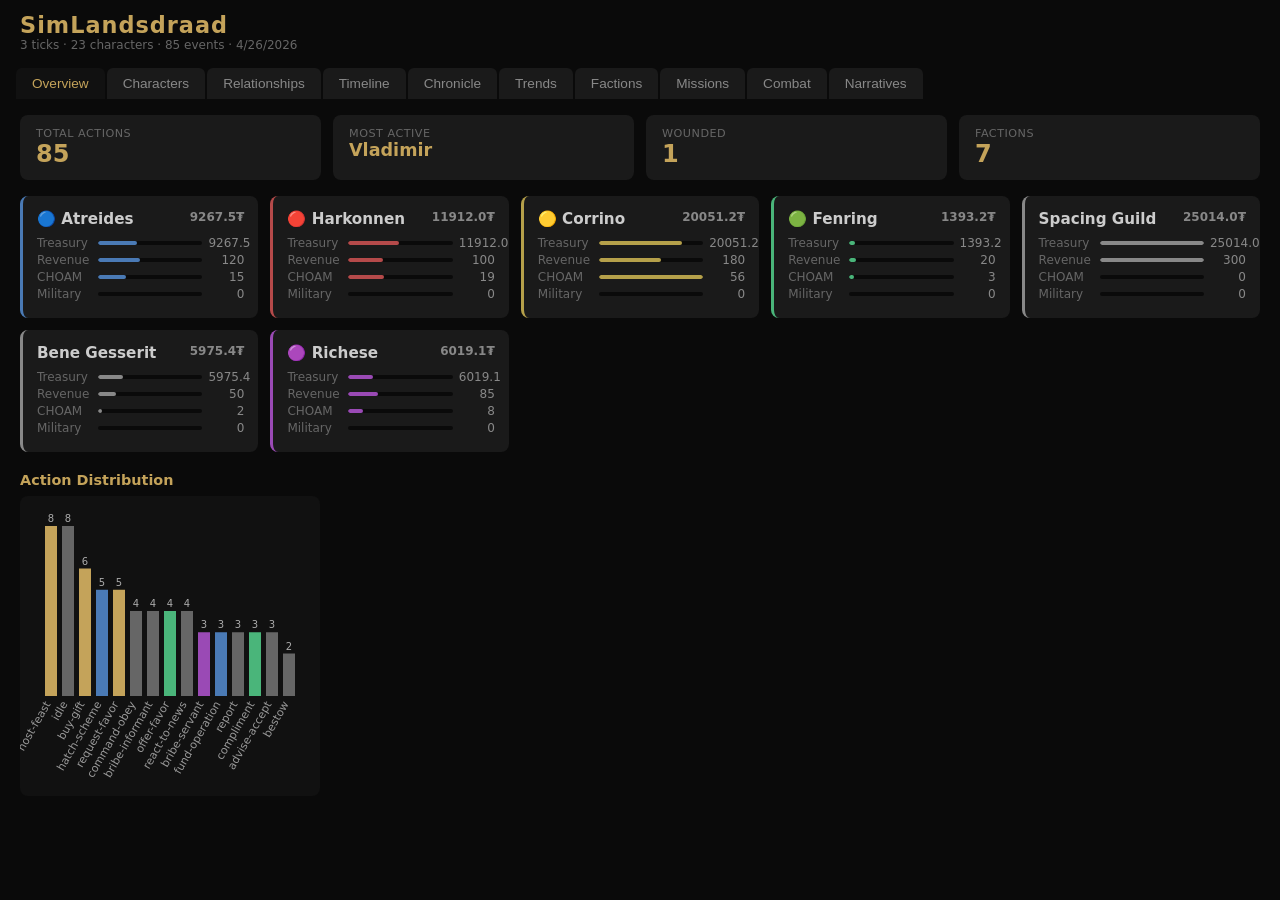
==== simlandsdraad/index.html @ 8fa7d4b7 "Add SimLandsdraad Dune political simulation dashboard" ====
<!DOCTYPE html>
<html lang="en">
<head>
<meta charset="UTF-8">
<meta name="viewport" content="width=device-width,initial-scale=1">
<base href="/simlandsdraad/">
<title>SimLandsdraad — Landsraad Simulation</title>
<style>
*{margin:0;padding:0;box-sizing:border-box}
:root{--bg:#0a0a0a;--bg2:#111;--bg3:#1a1a1a;--text:#ccc;--gold:#c4a35a;--spice:#d4763c}
body{background:var(--bg);color:var(--text);font-family:'Segoe UI',system-ui,sans-serif;min-height:100vh}
h1{font-size:1.4rem;color:var(--gold);padding:12px 20px 0;letter-spacing:1px}
.subtitle{color:#666;font-size:.75rem;padding:0 20px 8px}
.tabs{display:flex;gap:2px;padding:8px 16px 0;background:var(--bg)}
.tab{padding:8px 16px;cursor:pointer;border:none;background:var(--bg3);color:#888;font-size:.85rem;border-radius:6px 6px 0 0;transition:.2s}
.tab:hover{color:var(--text)}.tab.active{background:var(--bg2);color:var(--gold)}
#content{padding:16px 20px}
.panel{display:none}.panel.active{display:block}
.stats-row{display:flex;gap:12px;flex-wrap:wrap;margin-bottom:16px}
.stat-card{background:var(--bg3);border-radius:8px;padding:12px 16px;min-width:140px;flex:1}
.stat-card .label{font-size:.7rem;color:#666;text-transform:uppercase;letter-spacing:.5px}
.stat-card .value{font-size:1.5rem;color:var(--gold);font-weight:700}
.faction-grid{display:grid;grid-template-columns:repeat(auto-fill,minmax(220px,1fr));gap:12px;margin-bottom:20px}
.faction-card{background:var(--bg3);border-radius:8px;padding:14px;border-left:3px solid var(--gold)}
.faction-card h3{font-size:.95rem;margin-bottom:8px;display:flex;justify-content:space-between}
.char-grid{display:grid;grid-template-columns:repeat(auto-fill,minmax(200px,1fr));gap:10px}
.char-card{background:var(--bg3);border-radius:8px;padding:10px 14px;cursor:pointer;transition:.2s}
.char-card:hover{background:var(--bg2)}
.char-card .name{font-weight:600;margin-bottom:4px}
.char-card .faction-tag{font-size:.7rem;padding:2px 6px;border-radius:4px;background:var(--bg);display:inline-block}
.bar-row{display:flex;align-items:center;gap:6px;font-size:.75rem;margin:3px 0}
.bar-row .lbl{width:55px;color:#666;flex-shrink:0}
.bar-track{flex:1;height:4px;background:var(--bg);border-radius:2px;overflow:hidden}
.bar-fill{height:100%;border-radius:2px}
.bar-row .num{width:36px;text-align:right;color:#888;font-variant-numeric:tabular-nums;flex-shrink:0}
.chron-item{padding:8px 12px;border-left:3px solid var(--bg3);margin-bottom:4px;font-size:.85rem}
.chron-item:hover{background:var(--bg3)}
.chron-tick{color:var(--gold);font-weight:600;font-size:.75rem}
.hm-cell{transition:.2s}.hm-cell:hover{stroke:#fff;stroke-width:2}
canvas{border-radius:8px;background:var(--bg2)}
.char-card{border-top:3px solid var(--bg);padding:12px}
.char-card h3{font-size:.9rem;display:flex;align-items:center;gap:6px;flex-wrap:wrap;margin-bottom:6px}
.char-card .rank{color:#555;font-size:.75rem;margin-left:auto}
.wounded-badge{background:#b54a4a;color:#fff;font-size:.65rem;padding:1px 5px;border-radius:3px}
.char-card .tags{display:flex;flex-wrap:wrap;gap:3px;margin-bottom:6px}
.char-card .tag{font-size:.65rem;padding:1px 5px;border-radius:3px;background:var(--bg2);color:#888}
.char-card .tag.personality{border:1px solid #555}
.char-card .tag.dynamic{background:#c4a35a22;color:#c4a35a;border:1px solid #c4a35a}
.char-card .tag.paranoid{background:#b54a4a33;color:#b54a4a;border:1px solid #b54a4a}
.char-card .tag.suspicious{background:#b5a04a33;color:#b5a04a;border:1px solid #b5a04a}
.char-card .tag.grieving{background:#4a7ab533;color:#4a7ab5;border:1px solid #4a7ab5}
.char-card .favors{font-size:.7rem;color:#888;margin-top:4px;border-top:1px solid var(--bg);padding-top:4px}
.mini-bar{display:flex;align-items:center;gap:6px;font-size:.7rem;margin:2px 0}
.mini-bar .label{width:52px;color:#666;flex-shrink:0}
.mini-bar .track{flex:1;height:4px;background:var(--bg);border-radius:2px;overflow:hidden}
.mini-bar .fill{height:100%;border-radius:2px}
.mini-bar .val{width:30px;text-align:right;color:#666;flex-shrink:0}
.filter-bar{display:flex;gap:4px;flex-wrap:wrap;margin-bottom:12px}
.filter-btn{padding:4px 10px;border:1px solid #333;background:var(--bg3);color:#888;border-radius:4px;cursor:pointer;font-size:.75rem}
.filter-btn.active{background:var(--bg2);color:var(--gold);border-color:var(--gold)}
.chron-controls{display:flex;gap:8px;margin-bottom:12px;flex-wrap:wrap}
.chron-controls input,.chron-controls select{background:var(--bg3);border:1px solid #333;color:var(--text);padding:6px 10px;border-radius:4px;font-size:.8rem}
.chron-controls input{flex:1;min-width:120px}
.chron-row{display:flex;gap:8px;padding:6px 10px;border-left:3px solid var(--bg3);font-size:.8rem;align-items:baseline}
.chron-row:hover{background:var(--bg3)}
.chron-row .tick{color:var(--gold);font-weight:600;font-size:.7rem;min-width:28px}
.chron-row .initiator{font-weight:600;min-width:70px}
.chron-row .action-type{color:var(--spice);min-width:80px}
.chron-row .bindings{color:#888;font-size:.75rem}
.chart-section{margin-top:16px}
.chart-section h3{color:var(--gold);font-size:.9rem;margin-bottom:8px}
.hidden{display:none}
.combat-round{padding:2px 0 2px 12px;border-left:2px solid #333;margin-left:8px}
</style>
</head>
<body>
<h1>SimLandsdraad</h1>
<div class="subtitle" id="subtitle">Loading...</div>
<div class="tabs" id="tabs">
  <button class="tab active" data-tab="overview">Overview</button>
  <button class="tab" data-tab="characters">Characters</button>
  <button class="tab" data-tab="relationships">Relationships</button>
  <button class="tab" data-tab="timeline">Timeline</button>
  <button class="tab" data-tab="chronicle">Chronicle</button>
  <button class="tab" data-tab="trends">Trends</button>
  <button class="tab" data-tab="factions">Factions</button>
  <button class="tab" data-tab="missions">Missions</button>
  <button class="tab" data-tab="combat">Combat</button>
  <button class="tab" data-tab="narratives">Narratives</button>
</div>
<div id="content">
  <div class="panel active" id="p-overview"></div>
  <div class="panel" id="p-characters"></div>
  <div class="panel" id="p-relationships"></div>
  <div class="panel" id="p-timeline"></div>
  <div class="panel" id="p-chronicle"></div>
  <div class="panel" id="p-trends"></div>
  <div class="panel" id="p-factions"></div>
  <div class="panel" id="p-missions"></div>
  <div class="panel" id="p-combat"></div>
  <div class="panel" id="p-narratives"></div>
</div>

<script type="module">
import { S, setSimData } from './js/shared.js';
import { renderOverview } from './js/overview.js';
import { renderCharacters } from './js/characters.js';
import { renderRelationships } from './js/relationships.js';
import { renderTimeline } from './js/timeline.js';
import { renderChronicle } from './js/chronicle.js';
import { renderTrends } from './js/trends.js';
import { renderFactions } from './js/factions.js';
import { renderMissions } from './js/missions.js';
import { renderCombat } from './js/combat.js';
import { renderNarratives } from './js/narratives.js';

try {
  const r = await fetch('./sim_output.json');
  const data = await r.json();
  setSimData(data);
} catch (e) {
  document.body.innerHTML = '<h2 style="color:#c4a35a;text-align:center;margin-top:20%">No sim_output.json found.</h2>';
  throw e;
}

document.getElementById('subtitle').textContent =
  `${S.D.meta.totalTicks} ticks · ${S.D.characters.length} characters · ${S.D.chronicle.length} events · ${new Date(S.D.meta.runDate).toLocaleDateString()}`;

document.querySelectorAll('.tab').forEach(t => {
  t.onclick = () => {
    document.querySelectorAll('.tab').forEach(x => x.classList.remove('active'));
    t.classList.add('active');
    document.querySelectorAll('.panel').forEach(p => p.classList.remove('active'));
    document.getElementById('p-' + t.dataset.tab).classList.add('active');
    if (t.dataset.tab === 'relationships') renderRelationships();
    if (t.dataset.tab === 'timeline') renderTimeline();
    if (t.dataset.tab === 'trends') renderTrends();
    if (t.dataset.tab === 'factions') renderFactions();
    if (t.dataset.tab === 'missions') renderMissions();
    if (t.dataset.tab === 'combat') renderCombat();
    if (t.dataset.tab === 'narratives') renderNarratives();
  };
});

renderOverview();
renderCharacters();
renderChronicle();
</script>
</body>
</html>
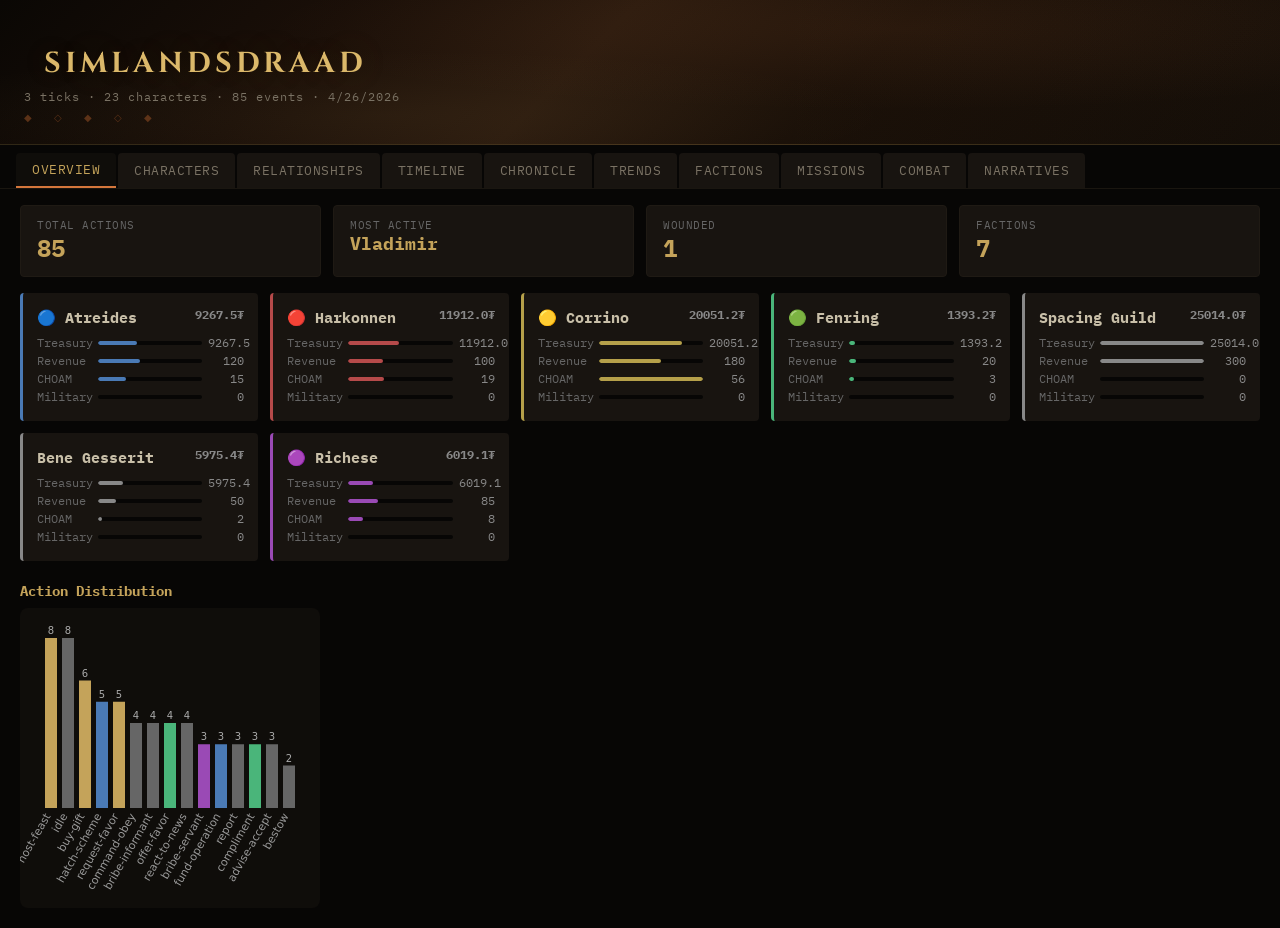
==== commit 0d1bfd1e: "Dune aesthetic: hero banner, spice tones, Cinzel typography, desert gradients" ====
--- a/simlandsdraad/index.html
+++ b/simlandsdraad/index.html
@@ -6,26 +6,60 @@
 <base href="/simlandsdraad/">
 <title>SimLandsdraad — Landsraad Simulation</title>
 <style>
+@import url('https://fonts.googleapis.com/css2?family=Cinzel:wght@400;600;700&family=IBM+Plex+Mono:wght@300;400;500&display=swap');
 *{margin:0;padding:0;box-sizing:border-box}
-:root{--bg:#0a0a0a;--bg2:#111;--bg3:#1a1a1a;--text:#ccc;--gold:#c4a35a;--spice:#d4763c}
-body{background:var(--bg);color:var(--text);font-family:'Segoe UI',system-ui,sans-serif;min-height:100vh}
+:root{
+  --bg:#070605;--bg2:#0f0d0a;--bg3:#181410;
+  --text:#c8bfa8;--text-dim:#7a7264;
+  --gold:#c4a35a;--gold-bright:#dbb86a;--spice:#d4763c;--spice-dark:#8b4a22;
+  --danger:#a04040;--info:#5a7fa0;
+}
+body{background:var(--bg);color:var(--text);font-family:'IBM Plex Mono','Fira Code',monospace;min-height:100vh}
+
+/* HERO BANNER */
+.hero-banner{
+  position:relative;overflow:hidden;
+  background:linear-gradient(135deg,#0a0704 0%,#1a0f08 25%,#2a1a0e 45%,#1a1008 65%,#0d0a06 100%);
+  padding:32px 24px 20px;border-bottom:1px solid #c4a35a33;
+}
+.hero-banner::before{
+  content:'';position:absolute;top:0;left:0;right:0;bottom:0;
+  background:
+    radial-gradient(ellipse at 70% 20%,rgba(212,118,60,.08) 0%,transparent 50%),
+    radial-gradient(ellipse at 30% 80%,rgba(196,163,90,.06) 0%,transparent 40%);
+  pointer-events:none;
+}
+.hero-banner::after{
+  content:'';position:absolute;top:0;right:0;bottom:0;width:40%;
+  background:linear-gradient(270deg,rgba(212,118,60,.04),transparent);
+  pointer-events:none;
+}
+.hero-banner h1{
+  font-family:'Cinzel',serif;font-size:1.8rem;color:var(--gold-bright);
+  letter-spacing:4px;text-transform:uppercase;position:relative;
+  text-shadow:0 0 40px rgba(196,163,90,.15);
+}
+.hero-banner .subtitle{color:var(--text-dim);font-size:.75rem;padding:6px 0 0;letter-spacing:1px;position:relative}
+.hero-banner .ornament{
+  color:var(--spice-dark);font-size:.65rem;letter-spacing:8px;margin-top:6px;opacity:.6;position:relative}
+
 h1{font-size:1.4rem;color:var(--gold);padding:12px 20px 0;letter-spacing:1px}
 .subtitle{color:#666;font-size:.75rem;padding:0 20px 8px}
-.tabs{display:flex;gap:2px;padding:8px 16px 0;background:var(--bg)}
-.tab{padding:8px 16px;cursor:pointer;border:none;background:var(--bg3);color:#888;font-size:.85rem;border-radius:6px 6px 0 0;transition:.2s}
-.tab:hover{color:var(--text)}.tab.active{background:var(--bg2);color:var(--gold)}
+.tabs{display:flex;gap:2px;padding:8px 16px 0;background:var(--bg);border-bottom:1px solid #1a1610}
+.tab{padding:8px 16px;cursor:pointer;border:none;background:var(--bg3);color:var(--text-dim);font-size:.8rem;font-family:'IBM Plex Mono',monospace;border-radius:4px 4px 0 0;transition:.2s;letter-spacing:.5px;text-transform:uppercase}
+.tab:hover{color:var(--text)}.tab.active{background:var(--bg2);color:var(--gold);border-bottom:2px solid var(--spice)}
 #content{padding:16px 20px}
 .panel{display:none}.panel.active{display:block}
 .stats-row{display:flex;gap:12px;flex-wrap:wrap;margin-bottom:16px}
-.stat-card{background:var(--bg3);border-radius:8px;padding:12px 16px;min-width:140px;flex:1}
+.stat-card{background:var(--bg3);border-radius:4px;padding:12px 16px;min-width:140px;flex:1;border:1px solid #1f1a14}
 .stat-card .label{font-size:.7rem;color:#666;text-transform:uppercase;letter-spacing:.5px}
 .stat-card .value{font-size:1.5rem;color:var(--gold);font-weight:700}
 .faction-grid{display:grid;grid-template-columns:repeat(auto-fill,minmax(220px,1fr));gap:12px;margin-bottom:20px}
-.faction-card{background:var(--bg3);border-radius:8px;padding:14px;border-left:3px solid var(--gold)}
+.faction-card{background:var(--bg3);border-radius:4px;padding:14px;border-left:3px solid var(--spice)}
 .faction-card h3{font-size:.95rem;margin-bottom:8px;display:flex;justify-content:space-between}
 .char-grid{display:grid;grid-template-columns:repeat(auto-fill,minmax(200px,1fr));gap:10px}
-.char-card{background:var(--bg3);border-radius:8px;padding:10px 14px;cursor:pointer;transition:.2s}
-.char-card:hover{background:var(--bg2)}
+.char-card{background:var(--bg3);border-radius:4px;padding:10px 14px;cursor:pointer;transition:.2s;border:1px solid transparent}
+.char-card:hover{background:var(--bg2);border-color:#2a2218}
 .char-card .name{font-weight:600;margin-bottom:4px}
 .char-card .faction-tag{font-size:.7rem;padding:2px 6px;border-radius:4px;background:var(--bg);display:inline-block}
 .bar-row{display:flex;align-items:center;gap:6px;font-size:.75rem;margin:3px 0}
@@ -74,8 +108,11 @@
 </style>
 </head>
 <body>
-<h1>SimLandsdraad</h1>
-<div class="subtitle" id="subtitle">Loading...</div>
+<div class="hero-banner">
+  <h1>SimLandsdraad</h1>
+  <div class="subtitle" id="subtitle">Loading...</div>
+  <div class="ornament">◆ ◇ ◆ ◇ ◆</div>
+</div>
 <div class="tabs" id="tabs">
   <button class="tab active" data-tab="overview">Overview</button>
   <button class="tab" data-tab="characters">Characters</button>
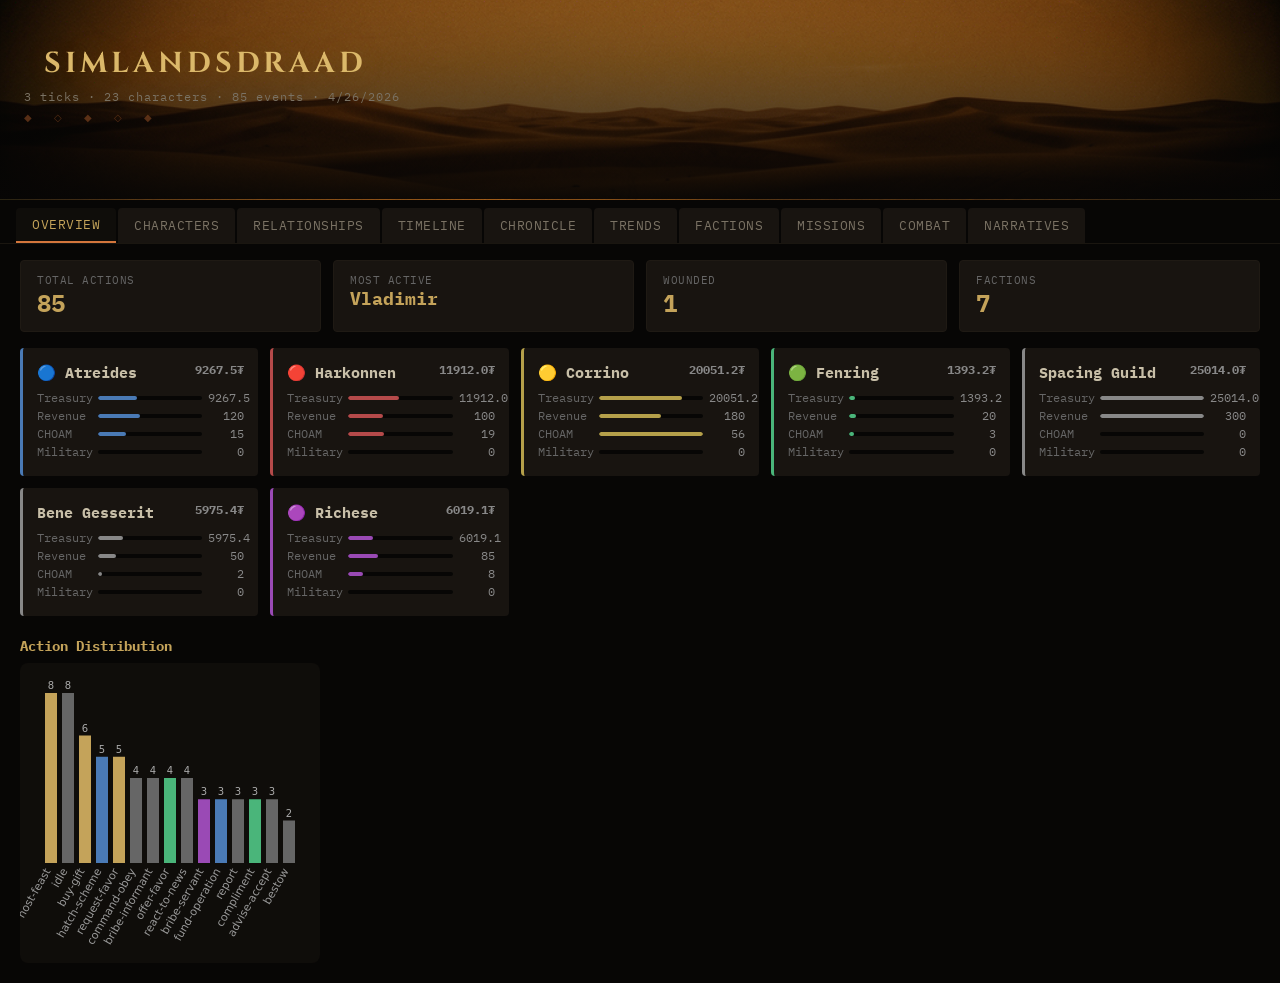
==== commit 44bb8207: "Add Klein-generated Dune hero banner image" ====
--- a/simlandsdraad/index.html
+++ b/simlandsdraad/index.html
@@ -19,19 +19,13 @@
 /* HERO BANNER */
 .hero-banner{
   position:relative;overflow:hidden;
-  background:linear-gradient(135deg,#0a0704 0%,#1a0f08 25%,#2a1a0e 45%,#1a1008 65%,#0d0a06 100%);
   padding:32px 24px 20px;border-bottom:1px solid #c4a35a33;
+  background:url('assets/hero-banner.png') center/cover no-repeat;
+  min-height:200px;
 }
 .hero-banner::before{
   content:'';position:absolute;top:0;left:0;right:0;bottom:0;
-  background:
-    radial-gradient(ellipse at 70% 20%,rgba(212,118,60,.08) 0%,transparent 50%),
-    radial-gradient(ellipse at 30% 80%,rgba(196,163,90,.06) 0%,transparent 40%);
-  pointer-events:none;
-}
-.hero-banner::after{
-  content:'';position:absolute;top:0;right:0;bottom:0;width:40%;
-  background:linear-gradient(270deg,rgba(212,118,60,.04),transparent);
+  background:linear-gradient(180deg,rgba(7,6,5,.3) 0%,rgba(7,6,5,.7) 70%,rgba(7,6,5,.95) 100%);
   pointer-events:none;
 }
 .hero-banner h1{
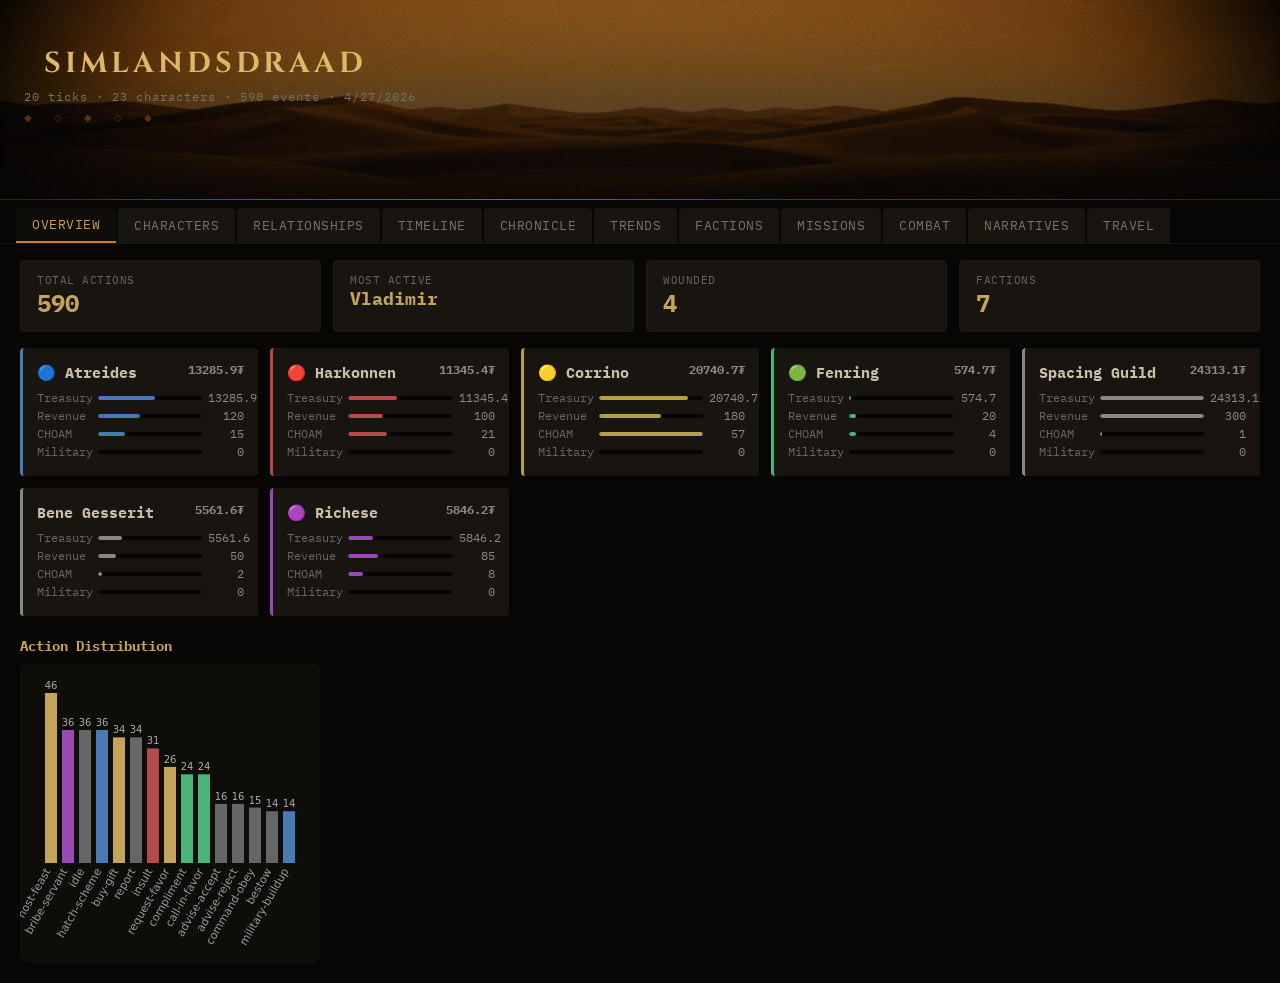
==== commit aad9ccc3: "Travel dashboard: schedule, location map, timeline" ====
--- a/simlandsdraad/index.html
+++ b/simlandsdraad/index.html
@@ -99,6 +99,42 @@
 .chart-section h3{color:var(--gold);font-size:.9rem;margin-bottom:8px}
 .hidden{display:none}
 .combat-round{padding:2px 0 2px 12px;border-left:2px solid #333;margin-left:8px}
+/* Travel panel */
+.travel-section{margin-bottom:24px}
+.travel-section h3{color:var(--gold);font-size:.95rem;margin-bottom:10px}
+.schedule-grid{display:flex;flex-direction:column;gap:2px}
+.schedule-header,.schedule-row{display:grid;grid-template-columns:1fr 1fr 1fr;gap:8px;padding:4px 8px;font-size:.8rem}
+.schedule-header{color:var(--text-dim);border-bottom:1px solid var(--bg3);font-weight:600}
+.schedule-row:nth-child(odd){background:var(--bg3)}
+.freq-high{color:#6cbf6c}.freq-mid{color:var(--gold)}.freq-low{color:#c87454}
+.next-win{font-family:'IBM Plex Mono',monospace}
+.events-grid{display:flex;flex-wrap:wrap;gap:8px}
+.event-card{background:var(--bg3);padding:8px 12px;border-radius:4px;border-left:3px solid var(--spice)}
+.event-name{font-weight:600;margin-right:8px}.event-when{color:var(--gold);font-family:'IBM Plex Mono',monospace;font-size:.85rem}
+.locations-grid{display:grid;grid-template-columns:repeat(auto-fill,minmax(280px,1fr));gap:10px}
+.location-card{background:var(--bg3);padding:10px 12px;border-radius:4px}
+.location-header{display:flex;justify-content:space-between;align-items:baseline;margin-bottom:6px}
+.loc-title{font-weight:600;font-size:.9rem}.loc-cadence{font-size:.75rem;color:var(--text-dim)}
+.location-people{display:flex;flex-wrap:wrap;gap:4px}
+.person-badge{background:var(--bg2);padding:2px 8px;border-radius:3px;font-size:.8rem;white-space:nowrap}
+.person-badge.traveling{background:rgba(212,118,60,.15);border:1px solid var(--spice)}
+.in-transit{border:1px solid var(--spice)}
+.timeline-controls{margin-bottom:8px}
+.timeline-controls select{background:var(--bg3);color:var(--text);border:1px solid var(--bg2);padding:4px 8px;border-radius:3px;font-size:.8rem}
+.timeline-entries{max-height:500px;overflow-y:auto}
+.timeline-entry{display:flex;align-items:center;gap:6px;padding:3px 0;font-size:.8rem;border-bottom:1px solid rgba(255,255,255,.03)}
+.tl-tick{color:var(--text-dim);font-family:'IBM Plex Mono',monospace;min-width:36px}
+.tl-char{font-weight:600;min-width:80px}
+.tl-route{color:var(--text)}
+.travel-reason{color:var(--spice);font-size:.75rem;font-style:italic;margin-left:auto}
+.timeline-empty{color:var(--text-dim);font-style:italic;padding:12px}
+.faction-atreides{border-left:2px solid #4a9}
+.faction-harkonnen{border-left:2px solid #c44}
+.faction-corrino{border-left:2px solid #d4a}
+.faction-fenring{border-left:2px solid #a8d}
+.faction-spacing_guild{border-left:2px solid #4ad}
+.faction-benegesserit{border-left:2px solid #da4}
+.faction-richese{border-left:2px solid #8bd}
 </style>
 </head>
 <body>
@@ -118,6 +154,7 @@
   <button class="tab" data-tab="missions">Missions</button>
   <button class="tab" data-tab="combat">Combat</button>
   <button class="tab" data-tab="narratives">Narratives</button>
+  <button class="tab" data-tab="travel">Travel</button>
 </div>
 <div id="content">
   <div class="panel active" id="p-overview"></div>
@@ -130,6 +167,7 @@
   <div class="panel" id="p-missions"></div>
   <div class="panel" id="p-combat"></div>
   <div class="panel" id="p-narratives"></div>
+  <div class="panel" id="p-travel"></div>
 </div>
 
 <script type="module">
@@ -144,6 +182,7 @@
 import { renderMissions } from './js/missions.js';
 import { renderCombat } from './js/combat.js';
 import { renderNarratives } from './js/narratives.js';
+import { renderTravel } from './js/travel.js';
 
 try {
   const r = await fetch('./sim_output.json');
@@ -170,6 +209,7 @@
     if (t.dataset.tab === 'missions') renderMissions();
     if (t.dataset.tab === 'combat') renderCombat();
     if (t.dataset.tab === 'narratives') renderNarratives();
+    if (t.dataset.tab === 'travel') renderTravel();
   };
 });
 
